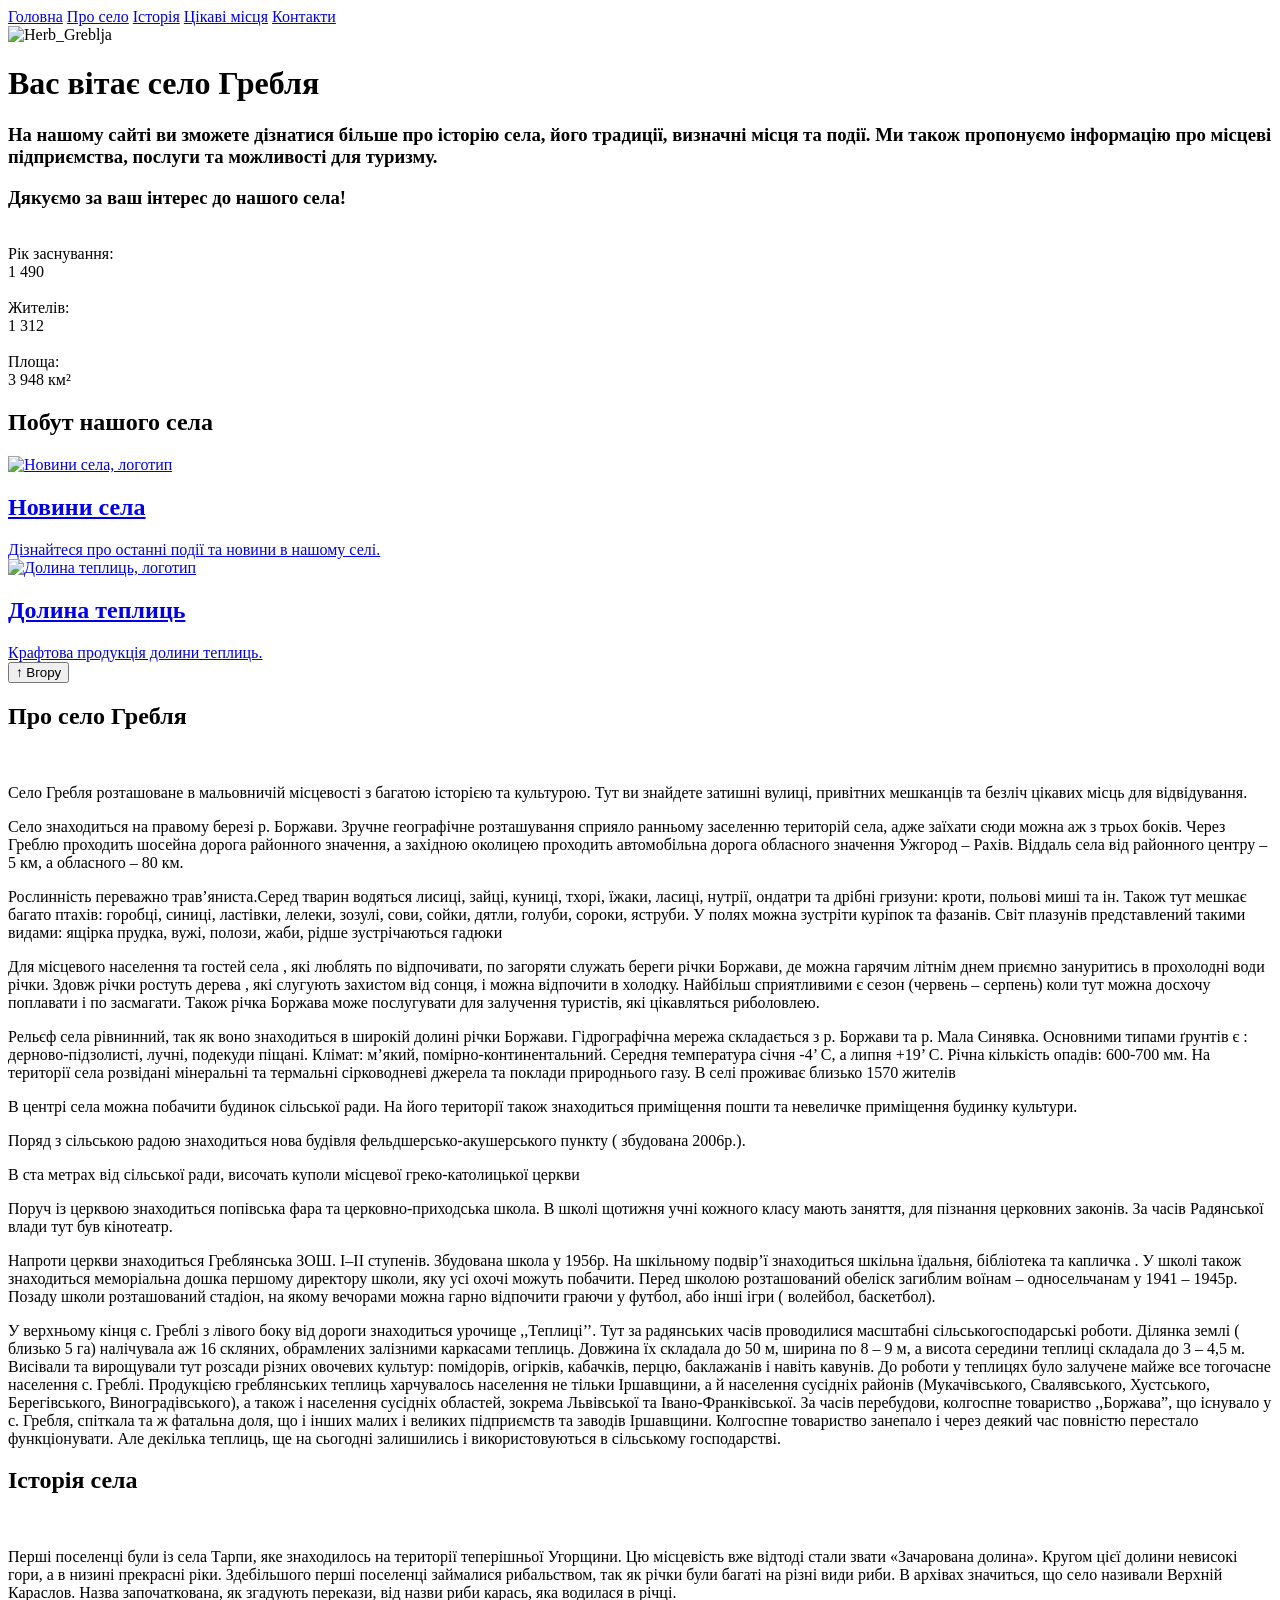
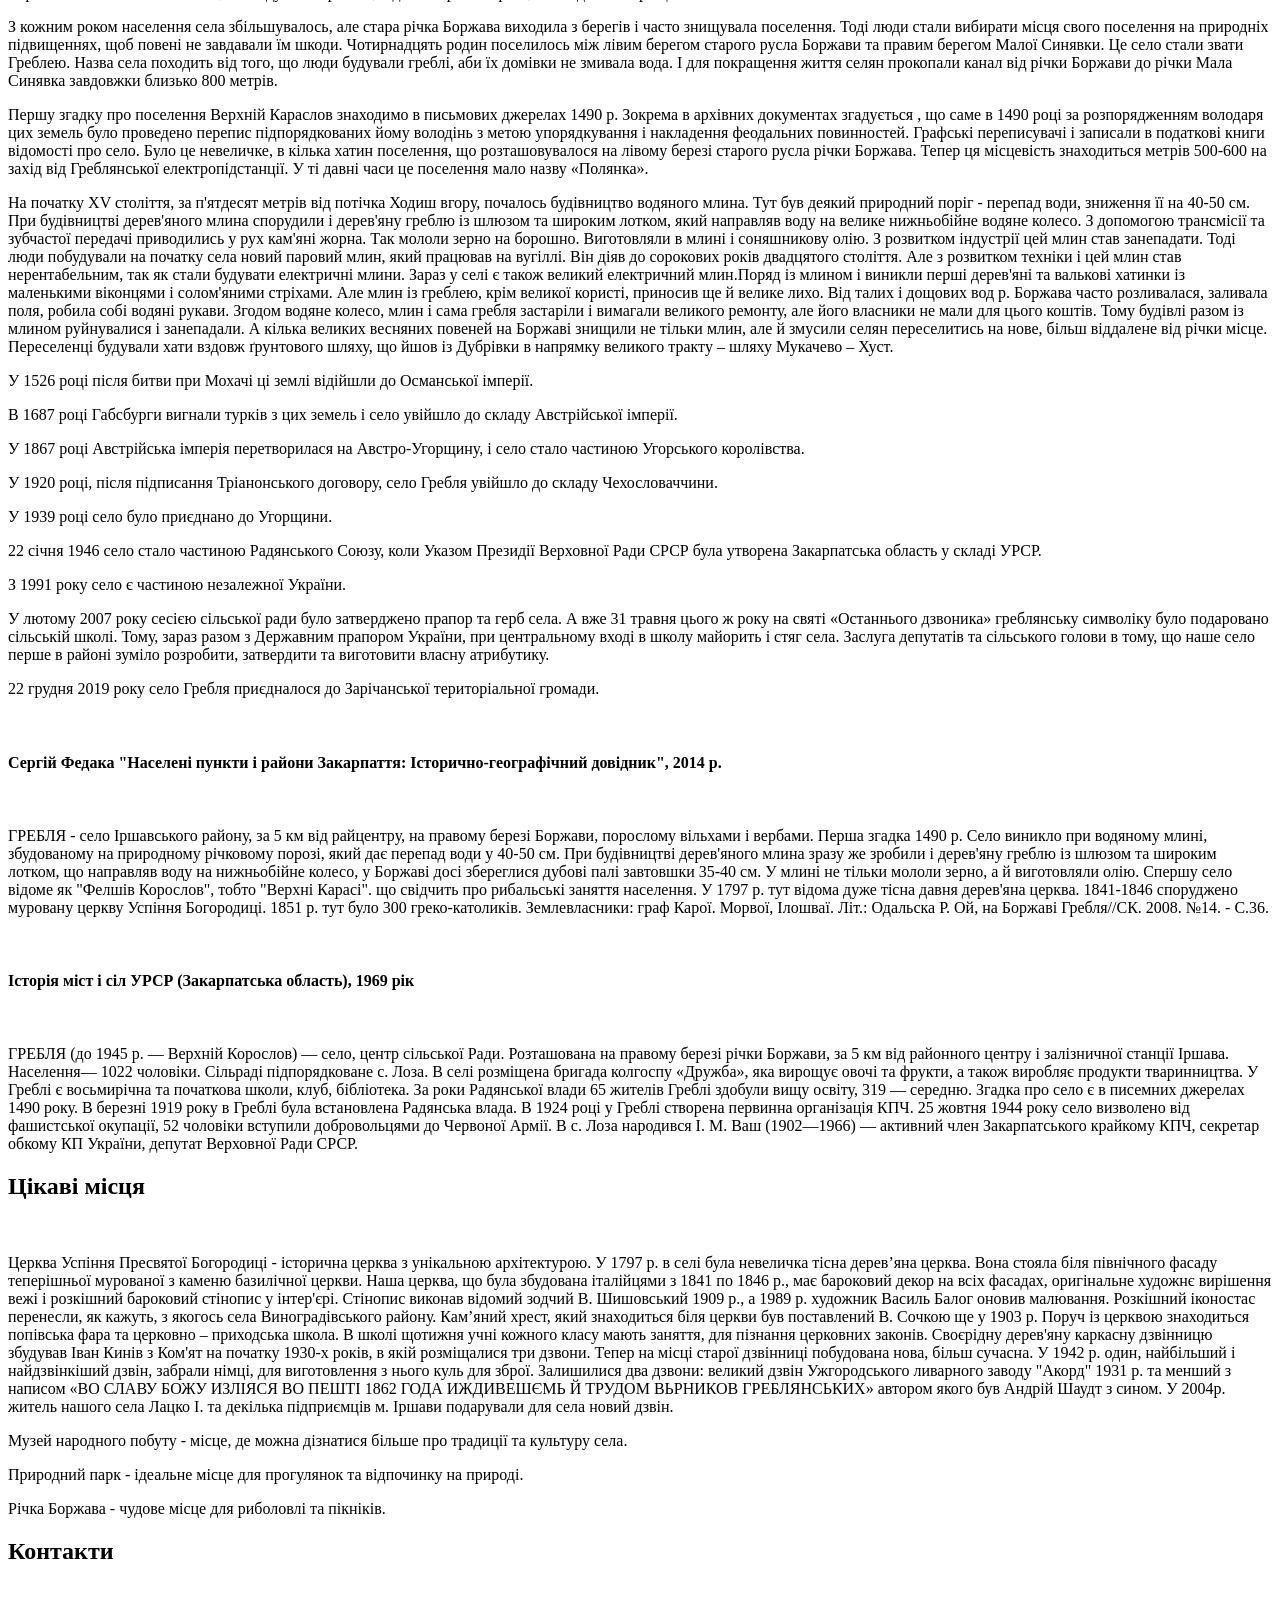
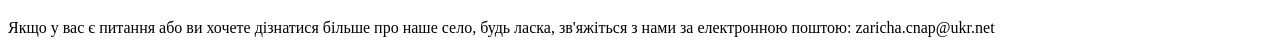
==== index.html @ 3a286961 "Change greeting message from 'Hello' to 'Goodbye'" ====
<!DOCTYPE html>
<html lang="ua">
<head>
    <meta charset="UTF-8">
    <meta name="viewport" content="width=device-width, initial-scale=1.0">
    <title>Сайт села Гребля</title>
    <link rel="stylesheet" href="style.css">
    <script src="main.js"></script>
</head>
<body>
    <header>
    <nav class="menu">
        <a href="#">Головна</a>
        <a href="#proselo">Про село</a>
        <a href="#Hystory">Історія</a>
        <a href="#Place">Цікаві місця</a>
        <a href="#Contacts">Контакти</a>
    </nav>
        <img src="img/Herb_Greblja.png" alt="Herb_Greblja">
        <h1>Вас вітає село Гребля</h1>
    </header>

<main>
    <section>
            <h3>На нашому сайті ви зможете дізнатися більше про історію села, його традиції, визначні місця та події. Ми також пропонуємо інформацію про місцеві підприємства, послуги та можливості для туризму.</h3>
            <h3>Дякуємо за ваш інтерес до нашого села!</h3>

        <div class="info">

            <div class="info-block">
                <div class="icon-style">
                    <img class="icons" src="icons/calendar4-event.svg" alt="">
                </div>
                    Рік заснування: <br> <span class="zaholovok">1 490</span>
            </div>

            <div class="info-block">
                <div class="icon-style">
                    <img class="icons" src="icons/people.svg" alt="">
                </div>
                    Жителів: <br> <span class="zaholovok">1 312</span>
            </div>

            <div class="info-block">
                <div class="icon-style">
                    <img class="icons" src="icons/map.svg" alt="">
                </div>
                    Площа: <br> <span class="zaholovok">3 948 км²</span>
            </div>

            <!-- <div class="info-block">
                <div class="icon-style">
                    <img class="icons" src="icons/map.svg" alt="">
                </div>
                    Новини: <br> <span class="zaholovok"> <a href="news.html">Читати новини</a> </span>
            </div> -->

        </div>     
    </section>

    <section id="cards-container">
           <h2>Побут нашого села</h2>

        <div class="info">

            <a href="news.html" class="card-link">
                <div class="card">
                    <div class="card-image">
                        <img src="img/news.png" alt="Новини села, логотип">
                    </div>
                    <div class="card-content">
                        <h2>Новини села</h2>
                        Дізнайтеся про останні події та новини в нашому селі.
                    </div>
                </div>
            </a>

            <a href="news.html" class="card-link">
                <div class="card">
                    <div class="card-image">
                        <img src="img/dolyna_teplyts.jpg" alt="Долина теплиць, логотип">
                    </div>
                    <div class="card-content">
                        <h2>Долина теплиць</h2>
                        Крафтова продукція долини теплиць.
                    </div>
                </div>
            </a>

        </div>     
    </section>

 <button id="btnUp" onclick="window.scrollTo({top: 0, behavior: 'smooth'})">↑ Вгору</button>


    <div id="proselo">
    <h2>Про село Гребля</h2> <br>
        <p>Село Гребля розташоване в мальовничій місцевості з багатою історією та культурою. Тут ви знайдете затишні вулиці, привітних мешканців та безліч цікавих місць для відвідування.</p>
        <p>Село знаходиться на правому березі р. Боржави. Зручне географічне розташування сприяло ранньому  заселенню територій села, адже заїхати сюди можна аж з трьох боків. Через Греблю проходить шосейна дорога районного значення, а західною околицею проходить автомобільна дорога обласного значення  Ужгород – Рахів. Віддаль села від районного центру –  5 км, а обласного  –  80 км.</p>
        <p>Рослинність переважно трав’яниста.Серед тварин водяться лисиці, зайці, куниці, тхорі, їжаки, ласиці, нутрії, ондатри та дрібні гризуни: кроти, польові миші та ін. Також тут мешкає багато птахів:  горобці, синиці, ластівки, лелеки, зозулі, сови, сойки, дятли, голуби, сороки, яструби. У полях можна зустріти куріпок та фазанів. Світ плазунів представлений такими видами: ящірка прудка, вужі, полози, жаби, рідше зустрічаються гадюки</p>
        <p>Для місцевого населення та гостей села , які люблять по відпочивати, по загоряти служать береги річки Боржави, де можна гарячим літнім днем приємно зануритись в прохолодні води річки. Здовж річки ростуть дерева , які слугують захистом від сонця, і можна відпочити в холодку. Найбільш сприятливими є сезон (червень – серпень) коли тут можна досхочу поплавати і по засмагати. Також річка Боржава може послугувати для залучення туристів, які цікавляться риболовлею. </p>
        <p>Рельєф села рівнинний, так як воно знаходиться в широкій долині річки Боржави. Гідрографічна мережа складається з р. Боржави та р. Мала Синявка. Основними типами ґрунтів є : дерново-підзолисті, лучні, подекуди піщані.
            Клімат: м’який, помірно-континентальний.
            Середня температура січня   -4’ С,  а липня   +19’ С.
            Річна кількість опадів: 600-700 мм.
            На території села розвідані мінеральні та термальні сірководневі джерела та поклади природнього газу.
            В селі проживає близько 1570 жителів</p>
            <p> В центрі села можна побачити будинок сільської ради. На його території також знаходиться приміщення пошти та невеличке приміщення будинку культури.</p>
            <p>Поряд з сільською радою знаходиться нова будівля фельдшерсько-акушерського пункту ( збудована  2006р.).</p>
            <p> В ста метрах від сільської ради, височать куполи місцевої греко-католицької церкви</p>
            <p> Поруч із церквою знаходиться попівська фара та церковно-приходська школа. В школі щотижня учні кожного класу мають заняття, для пізнання церковних законів. За часів Радянської влади тут був кінотеатр.</p>
            <p>Напроти церкви знаходиться Греблянська ЗОШ. І–ІІ ступенів. Збудована школа у 1956р. На шкільному подвір’ї знаходиться шкільна їдальня, бібліотека та капличка . У школі також знаходиться  меморіальна дошка першому директору школи, яку усі охочі можуть побачити. Перед школою розташований обеліск загиблим воїнам – односельчанам у 1941 – 1945р. Позаду школи розташований стадіон, на якому вечорами можна гарно відпочити граючи у футбол, або інші ігри ( волейбол, баскетбол). </p>
            <p>У верхньому кінця с. Греблі з лівого боку від дороги знаходиться урочище ,,Теплиці’’. Тут за радянських часів проводилися масштабні сільськогосподарські роботи. Ділянка землі ( близько 5 га) налічувала аж 16 скляних, обрамлених залізними каркасами теплиць. Довжина їх складала до 50 м, ширина по  8 – 9 м, а висота середини теплиці складала до 3 – 4,5 м. Висівали та вирощували тут розсади різних овочевих культур: помідорів, огірків, кабачків, перцю, баклажанів і навіть кавунів. До роботи у теплицях було залучене майже все тогочасне населення с. Греблі. Продукцією  греблянських  теплиць харчувалось населення не тільки Іршавщини, а й населення сусідніх районів  (Мукачівського, Свалявського, Хустського, Берегівського, Виноградівського), а також і населення сусідніх областей, зокрема Львівської та Івано-Франківської.  За часів перебудови, колгоспне товариство ,,Боржава”, що існувало у с. Гребля, спіткала та ж фатальна доля, що і інших малих і великих підприємств та заводів Іршавщини. Колгоспне товариство занепало і через деякий час повністю перестало функціонувати. Але декілька теплиць, ще на сьогодні залишились і використовуються в сільському господарстві.</p>
    </div>

        <div id="Hystory">
        <h2>Історія села</h2> <br>
            <p>Перші поселенці були із села Тарпи, яке знаходилось на території теперішньої Угорщини. Цю місцевість вже відтоді стали звати «Зачарована долина». Кругом цієї долини невисокі гори, а в низині прекрасні ріки. Здебільшого перші поселенці займалися рибальством, так як річки були багаті на різні види риби. В архівах значиться, що село називали Верхній Караслов.  Назва започаткована, як згадують перекази, від назви риби карась, яка водилася в річці.</p>
            <p>З кожним роком населення села збільшувалось, але стара річка Боржава виходила з берегів і часто знищувала поселення. Тоді люди стали вибирати місця свого поселення на  природніх підвищеннях, щоб повені не завдавали їм шкоди. Чотирнадцять родин поселилось між лівим берегом старого русла Боржави та правим берегом Малої Синявки. Це село стали звати Греблею. Назва села походить від того, що люди будували греблі, аби їх домівки не змивала вода. І для покращення життя селян прокопали канал від річки Боржави  до річки Мала Синявка завдовжки близько 800 метрів.</p>
            <p>Першу згадку про поселення Верхній Караслов знаходимо в письмових джерелах 1490 р. Зокрема в архівних документах згадується , що саме в 1490 році за розпорядженням володаря цих земель було проведено перепис підпорядкованих йому володінь з метою упорядкування і накладення феодальних повинностей. Графські переписувачі і записали в податкові книги відомості про село. Було це невеличке, в кілька хатин поселення, що розташовувалося на лівому березі старого русла річки Боржава. Тепер ця місцевість знаходиться метрів 500-600 на захід від Греблянської електропідстанції. У ті давні часи це поселення мало назву «Полянка».</p>
            <p> На початку XV сто­ліття, за п'ятдесят метрів від потічка Ходиш вгору, почалось будівництво водяного млина. Тут був деякий природний поріг - перепад води, зниження її на 40-50 см.
            При будівництві дерев'яного млина спорудили і дерев'яну греблю із шлюзом та широким лотком, який направляв воду на велике нижньобійне водяне колесо. З допомогою трансмісії та зубчастої передачі приводились у рух кам'яні жорна. Так моло­ли зерно на борошно. Виготовляли в млині і соняшникову олію.
            З розвитком індустрії цей млин став занепадати. Тоді люди побудували на початку села новий паровий млин, який працював на вугіллі. Він діяв до сорокових років двадцятого століття. Але з розвитком техніки і цей млин став нерентабельним, так як стали будувати електричні млини. Зараз у селі є також великий електричний млин.Поряд із млином і виникли перші дерев'яні та валькові хатинки із маленькими віконцями і солом'яними стріхами. Але млин із греблею, крім великої користі, приносив ще й велике лихо. Від талих і дощових вод  р. Боржава часто розливалася, за­ливала поля, робила собі водяні рукави. Згодом водяне колесо, млин і сама гребля застаріли і вимагали великого ремонту, але його власники не мали для цього коштів. Тому будівлі разом із млином руйнувалися і занепада­ли. А кілька великих весняних повеней на Боржаві знищили не тільки млин, але й змусили селян переселитись на нове, більш віддалене від річки місце.
            Переселенці будували хати вздовж ґрунтового шляху, що йшов із Дубрівки в напрямку великого тракту – шляху Мукачево – Хуст.
            <p>У 1526 році після битви при Мохачі ці землі відійшли до Османської імперії.</p>
            <p>В 1687 році Габсбурги вигнали турків з цих земель і село увійшло до складу Австрійської імперії.</p> 
            <p>У 1867 році Австрійська імперія перетворилася на Австро-Угорщину, і село стало частиною Угорського королівства.</p>
            <p>У 1920 році, після підписання Тріанонського договору, село Гребля увійшло до складу Чехословаччини. </p>
            <p>У 1939 році село було приєднано до Угорщини.</p>
            <p>22 січня 1946 село стало частиною Радянського Союзу, коли Указом Президії Верховної Ради СРСР була утворена Закарпатська область у складі УРСР.</p>
            <p>З 1991 року село є частиною незалежної України.</p> 
            <p>У лютому 2007 року сесією сільської ради було затверджено прапор та герб села. А вже 31 травня цього ж року на святі «Останнього дзвоника» греблянську символіку було подаровано сільській школі. Тому, зараз разом з Державним прапором України, при центральному вході в школу майорить і стяг села. Заслуга депутатів та сільського голови в тому, що наше село перше в районі зуміло розробити, затвердити та виготовити власну атрибутику.</p>
            <p>22 грудня 2019 року село Гребля приєдналося до Зарічанської територіальної громади.</p> <br>
        <h4>Сергій Федака "Населені пункти і райони Закарпаття: Історично-географічний довідник", 2014 р.</h4> <br>
            <p>ГРЕБЛЯ - село Іршавського району, за 5 км від райцентру, на правому березі Боржави, порослому вільхами і вербами. Перша згадка 1490 р. Село виникло при водяному млині, збудованому на природному річковому порозі, який дає перепад води у 40-50 см. При будівництві дерев'яного млина зразу же зробили і дерев'яну греблю із шлюзом та широким лотком, що направляв воду на нижньобійне колесо, у Боржаві досі збереглися дубові палі завтовшки 35-40 см. У млині не тільки мололи зерно, а й виготовляли олію. Спершу село відоме як "Фелшів Корослов", тобто "Верхні Карасі". що свідчить про рибальські заняття населення. У 1797 р. тут відома дуже тісна давня дерев'яна церква. 1841-1846 споруджено муровану церкву Успіння Богородиці. 1851 р. тут було 300 греко-католиків. Землевласники: граф Карої. Морвої, Ілошваї. Літ.: Одальска Р. Ой, на Боржаві Гребля//СК. 2008. №14. - С.36.</p> <br>
        <h4>Історія міст і сіл УРСР (Закарпатська область), 1969 рік</h4> <br>
            <p>ГРЕБЛЯ (до 1945 р. — Верхній Корослов) — село, центр сільської Ради. Розташована на правому березі річки Боржави, за 5 км від районного центру і залізничної станції Іршава. Населення— 1022 чоловіки. Сільраді підпорядковане с. Лоза. В селі розміщена бригада колгоспу «Дружба», яка вирощує овочі та фрукти, а також виробляє продукти тваринництва. У Греблі є восьмирічна та початкова школи, клуб, бібліотека. За роки Радянської влади 65 жителів Греблі здобули вищу освіту, 319 — середню. Згадка про село є в писемних джерелах 1490 року. В березні 1919 року в Греблі була встановлена Радянська влада. В 1924 році у Греблі створена первинна організація КПЧ. 25 жовтня 1944 року село визволено від фашистської окупації, 52 чоловіки вступили добровольцями до Червоної Армії. В с. Лоза народився І. М. Ваш (1902—1966) — активний член Закарпатського крайкому КПЧ, секретар обкому КП України, депутат Верховної Ради СРСР.</p>
        </div>

        <div id="Place">
        <h2>Цікаві місця</h2> <br>
            <p>Церква Успіння Пресвятої Богородиці - історична церква з унікальною архітектурою.
            У 1797 р. в селі була невеличка тісна дерев’яна  церква. Вона стояла біля північного фасаду теперішньої мурованої з каменю базилічної церкви. Наша церква, що була збудована італійцями з 1841 по 1846 р., має бароковий декор на всіх фасадах, оригінальне художнє вирішення вежі і розкішний бароковий стінопис у інтер'єрі. Стінопис виконав відомий зодчий  В. Шишовський 1909 р., а 1989 р. художник Василь Балог оновив малювання. Розкішний іконостас перенесли, як кажуть, з якогось села  Виноградівського району.
            Кам’яний хрест, який знаходиться біля церкви був поставлений В. Сочкою ще у   1903 р.
            Поруч із церквою знаходиться попівська фара та церковно – приходська школа. В школі щотижня учні кожного класу мають заняття, для пізнання церковних законів.
            Своєрідну дерев'яну каркасну дзвінницю збудував Іван Кинів з Ком'ят на початку 1930-х років, в якій розміщалися три дзвони. Тепер на місці старої дзвінниці побудована нова, більш сучасна.
            У 1942 р. один, найбільший і найдзвінкіший дзвін, забрали німці, для виготовлення з нього куль для зброї. Залишилися два дзвони: великий дзвін Ужгородського ливарного заводу "Акорд"  1931 р. та менший з написом «ВО СЛАВУ БОЖУ ИЗЛІЯСЯ ВО ПЕШТІ 1862 ГОДА ИЖДИВЕШЄМЬ Й ТРУДОМ ВЬРНИКОВ ГРЕБЛЯНСЬКИХ» автором якого був Андрій Шаудт з сином.
            У 2004р. житель нашого села Лацко І. та декілька підприємців м. Іршави подарували для села новий дзвін.</p>
            <p>Музей народного побуту - місце, де можна дізнатися більше про традиції та культуру села.</p>
            <p>Природний парк - ідеальне місце для прогулянок та відпочинку на природі.</p>
            <p>Річка Боржава - чудове місце для риболовлі та пікніків.</p>
        </div>
    </main>
        
    <footer>
        <div id="Contacts">
            <h2>Контакти</h2> <br>
            <p>Якщо у вас є питання або ви хочете дізнатися більше про наше село, будь ласка, зв'яжіться з нами за електронною поштою: zaricha.cnap@ukr.net</p>
        </div>
        <!-- <div class="elem">Текст для навчання джаваскрипт</div>
        <div class="elem">Текст для навчання джаваскрипт</div>
        <div class="elem">Текст для навчання джаваскрипт</div>
        <div class="elem">Текст для навчання джаваскрипт</div>
        <script src="main.js"></script> -->
    </footer>
        
</body>
</html>
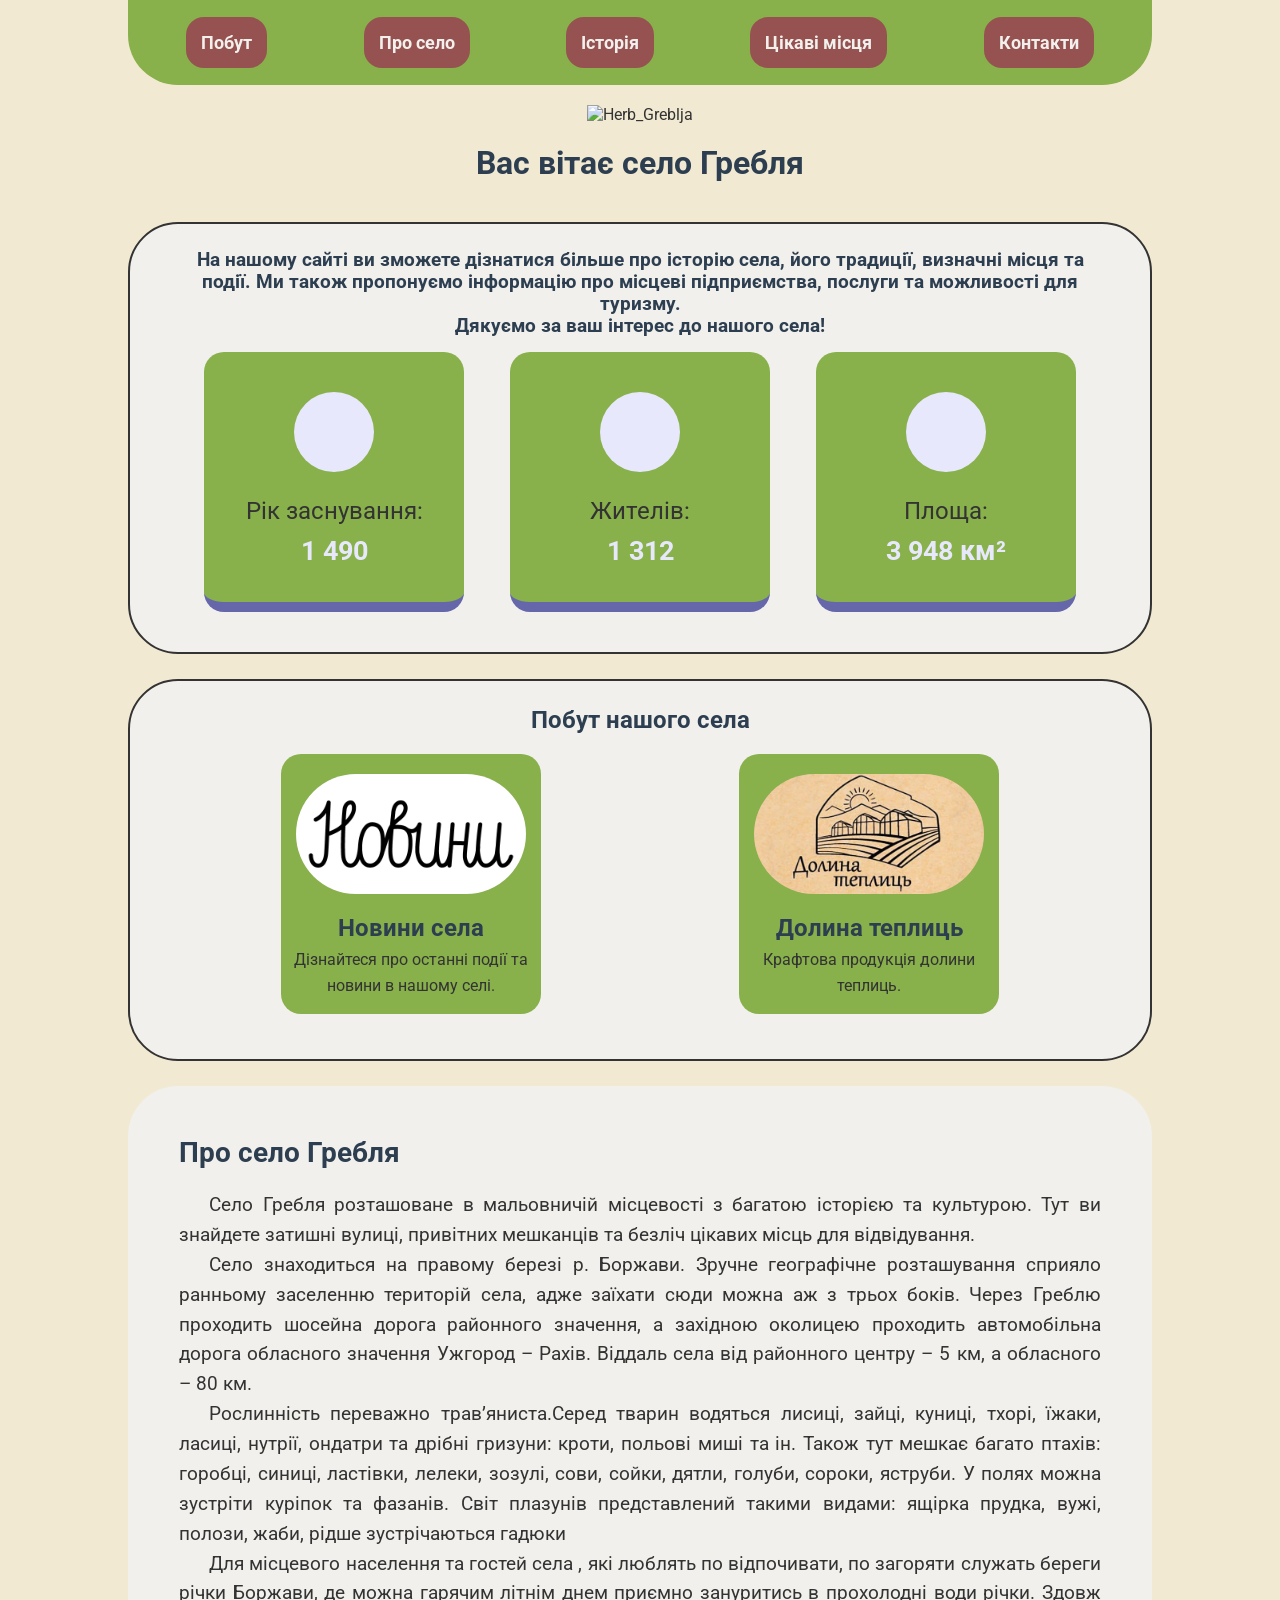
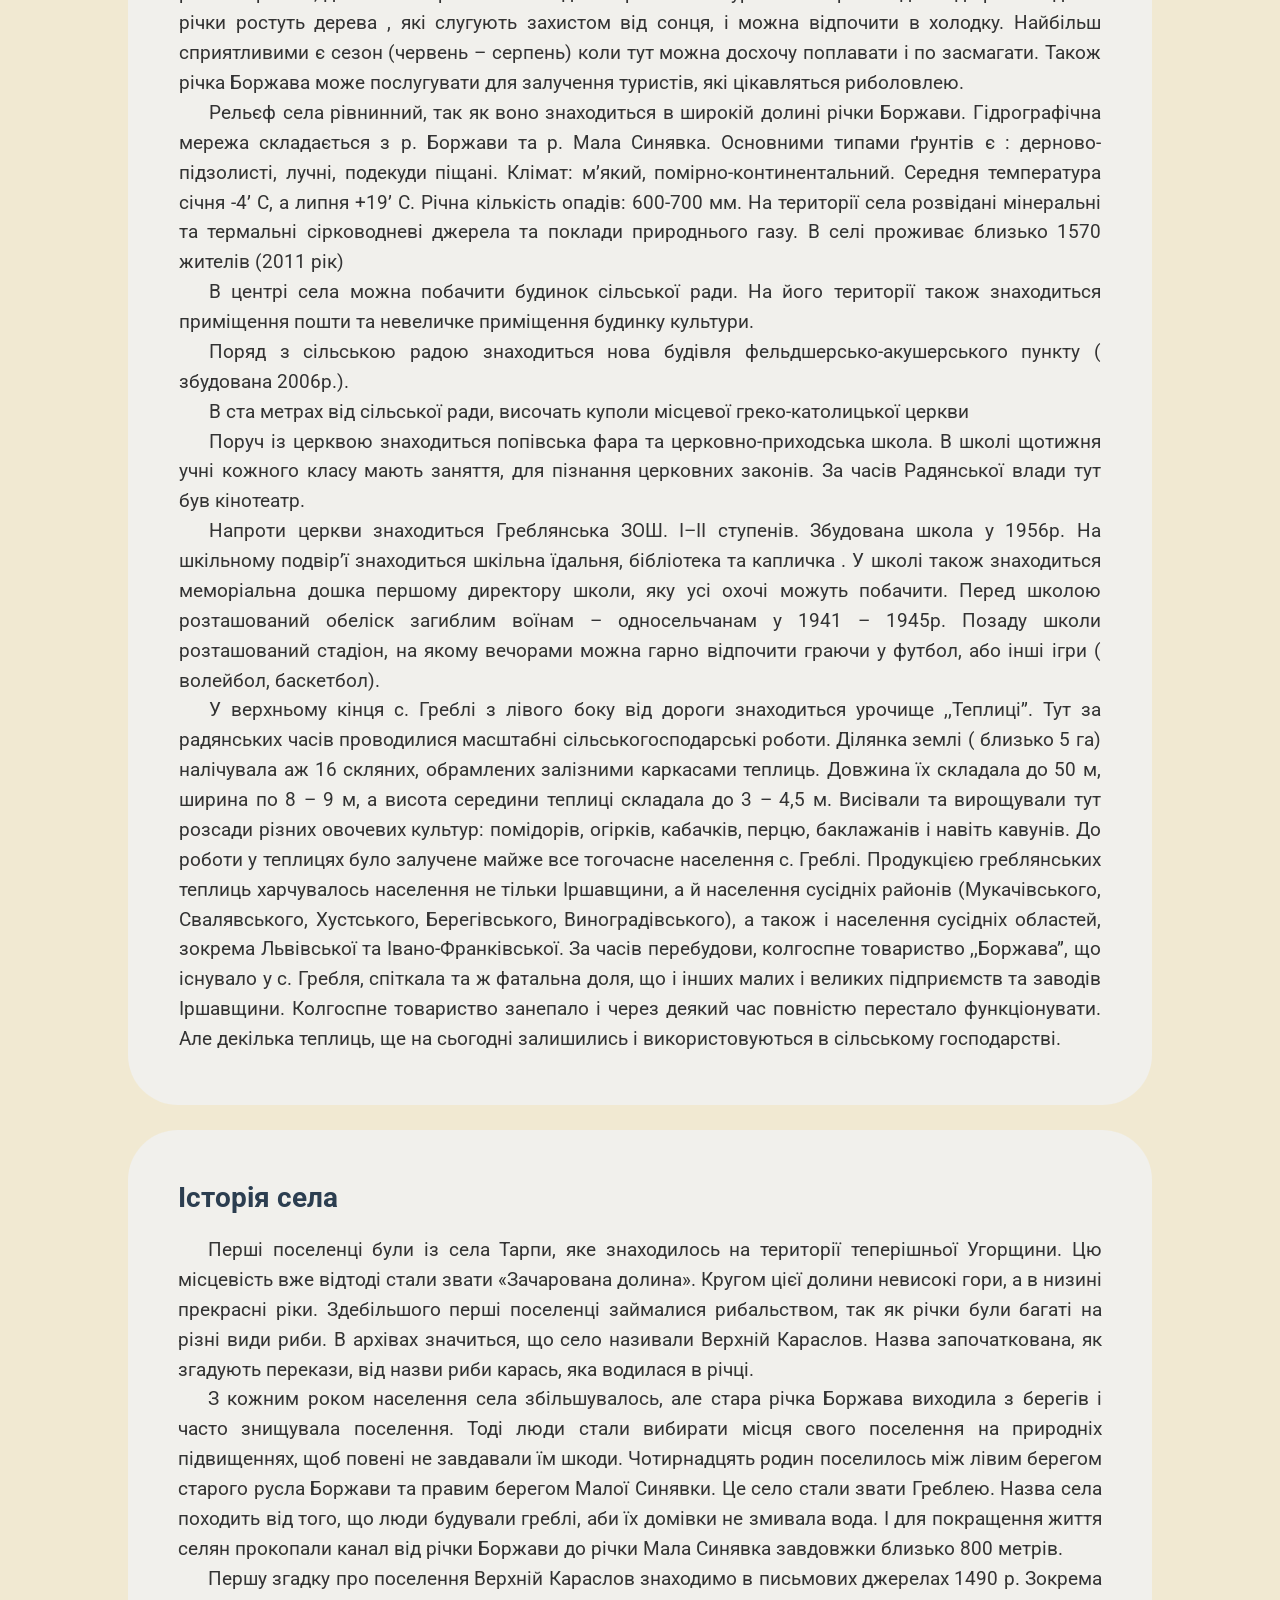
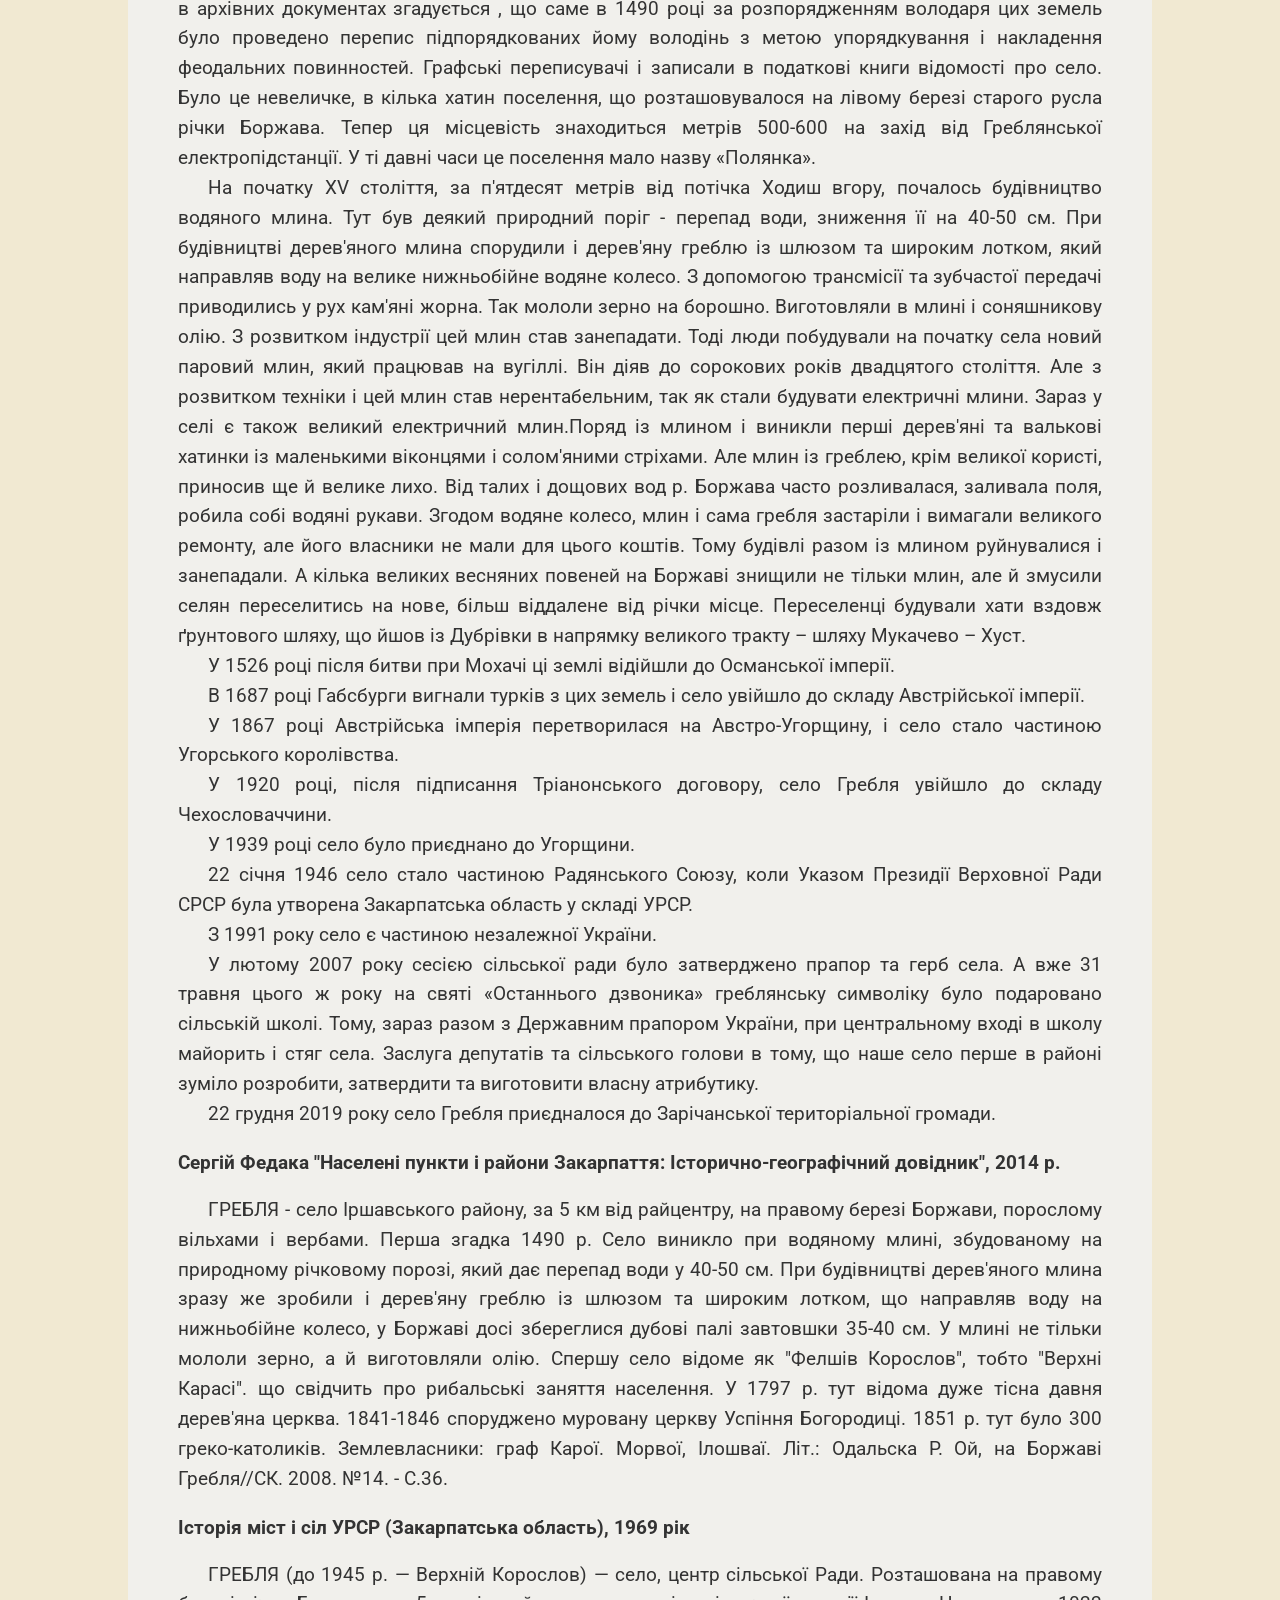
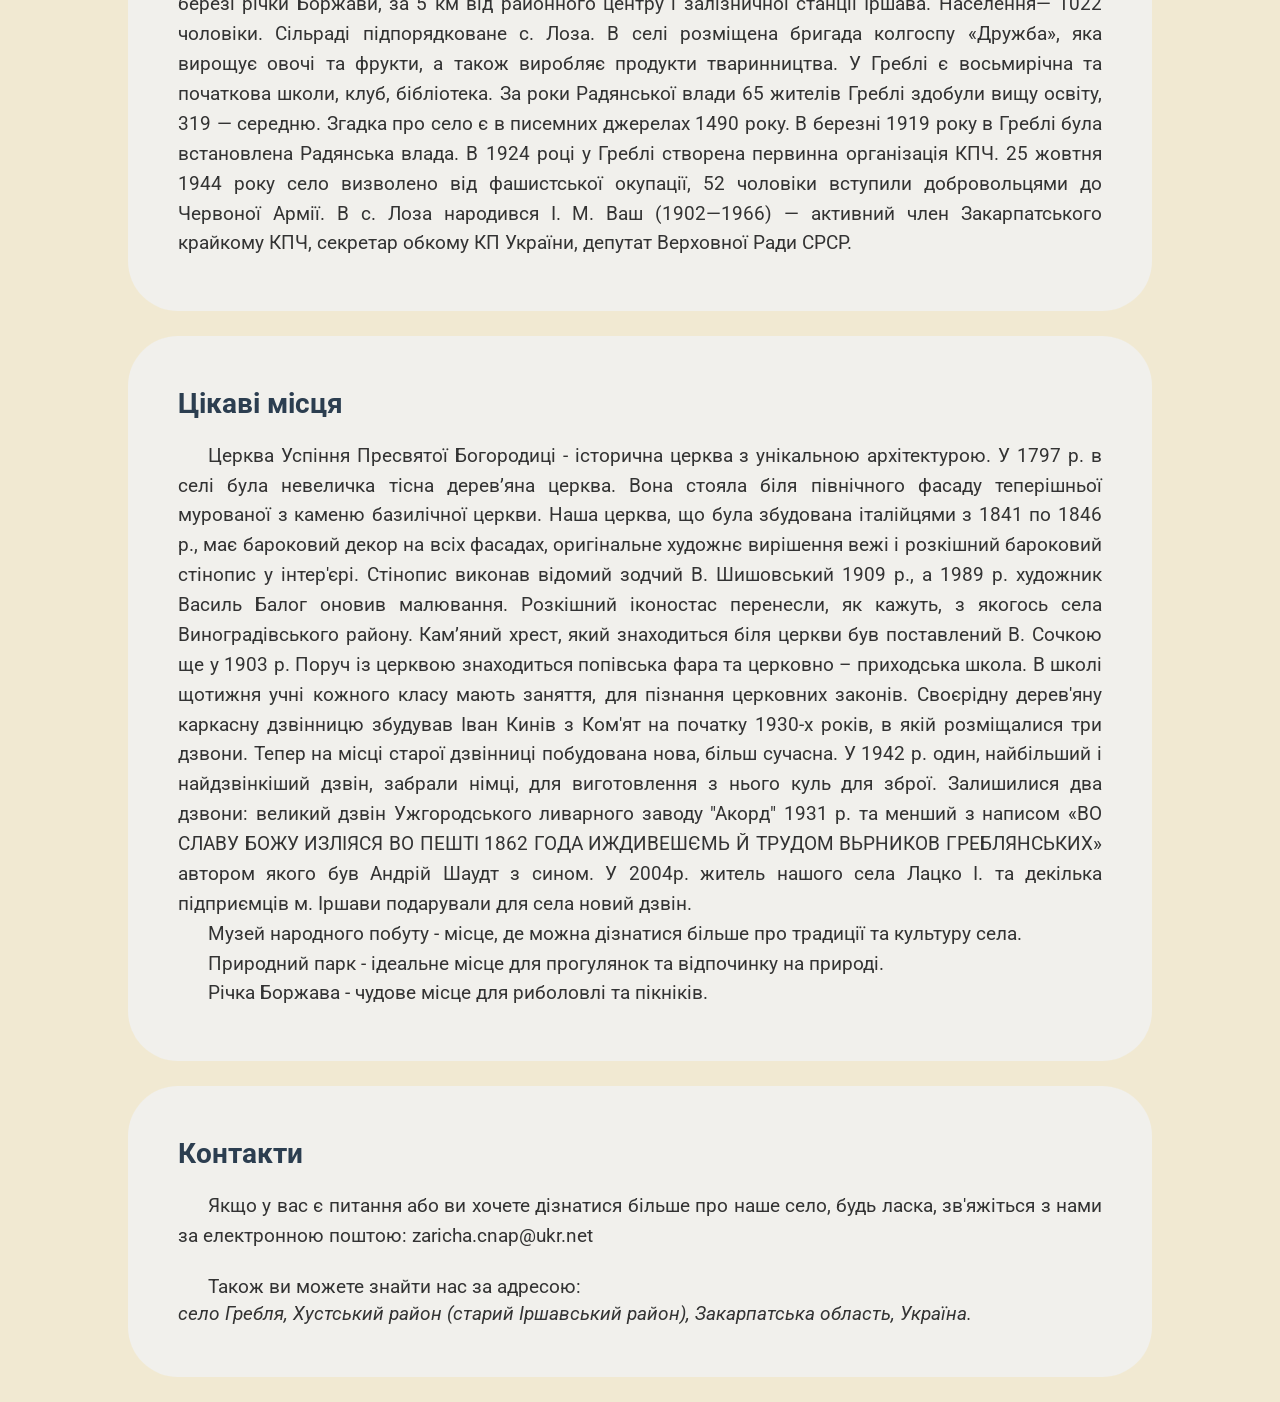
==== commit 45108932: "Update print statement from 'Hello' to 'Goodbye'" ====
--- a/index.html
+++ b/index.html
@@ -5,18 +5,19 @@
     <meta name="viewport" content="width=device-width, initial-scale=1.0">
     <title>Сайт села Гребля</title>
     <link rel="stylesheet" href="style.css">
+    <link rel="shortcut icon" href="img/favicon.svg" type="icon">
     <script src="main.js"></script>
 </head>
 <body>
     <header>
     <nav class="menu">
-        <a href="#">Головна</a>
+        <a href="#cards-container">Побут</a>
         <a href="#proselo">Про село</a>
         <a href="#Hystory">Історія</a>
         <a href="#Place">Цікаві місця</a>
         <a href="#Contacts">Контакти</a>
     </nav>
-        <img src="img/Herb_Greblja.png" alt="Herb_Greblja">
+        <img class="herb" src="img/Herb_Greblja.png" alt="Herb_Greblja">
         <h1>Вас вітає село Гребля</h1>
     </header>
 
@@ -92,7 +93,6 @@
 
  <button id="btnUp" onclick="window.scrollTo({top: 0, behavior: 'smooth'})">↑ Вгору</button>
 
-
     <div id="proselo">
     <h2>Про село Гребля</h2> <br>
         <p>Село Гребля розташоване в мальовничій місцевості з багатою історією та культурою. Тут ви знайдете затишні вулиці, привітних мешканців та безліч цікавих місць для відвідування.</p>
@@ -104,7 +104,7 @@
             Середня температура січня   -4’ С,  а липня   +19’ С.
             Річна кількість опадів: 600-700 мм.
             На території села розвідані мінеральні та термальні сірководневі джерела та поклади природнього газу.
-            В селі проживає близько 1570 жителів</p>
+            В селі проживає близько 1570 жителів (2011 рік) </p>
             <p> В центрі села можна побачити будинок сільської ради. На його території також знаходиться приміщення пошти та невеличке приміщення будинку культури.</p>
             <p>Поряд з сільською радою знаходиться нова будівля фельдшерсько-акушерського пункту ( збудована  2006р.).</p>
             <p> В ста метрах від сільської ради, височать куполи місцевої греко-католицької церкви</p>
@@ -155,7 +155,8 @@
     <footer>
         <div id="Contacts">
             <h2>Контакти</h2> <br>
-            <p>Якщо у вас є питання або ви хочете дізнатися більше про наше село, будь ласка, зв'яжіться з нами за електронною поштою: zaricha.cnap@ukr.net</p>
+            <p>Якщо у вас є питання або ви хочете дізнатися більше про наше село, будь ласка, зв'яжіться з нами за електронною поштою: zaricha.cnap@ukr.net</p> <br> 
+            <p>Також ви можете знайти нас за адресою: <address>село Гребля, Хустський район (старий Іршавський район), Закарпатська область, Україна.</address></p>
         </div>
         <!-- <div class="elem">Текст для навчання джаваскрипт</div>
         <div class="elem">Текст для навчання джаваскрипт</div>
--- a/style.css
+++ b/style.css
@@ -0,0 +1,269 @@
+/* style.css */
+@import url('https://fonts.googleapis.com/css2?family=Roboto:wght@400;700&display=swap');
+ 
+* {
+    margin: 0px;
+    box-sizing: border-box
+}
+       
+    body {
+            max-width: 1024px;
+            font-family: Roboto, Arial, sans-serif;
+            margin: 0px auto;
+            background-color: #F1E9D2;
+            color: #333;
+            padding: 0px;
+        }
+    h1, h2, h3
+        {
+            color: #2c3e50;
+        }
+
+    p   
+        {
+            line-height: 1.6;
+            text-indent: 30px;
+        }
+
+/* Початок футера */
+
+        header {
+            width: 100%;
+            text-align: center;
+            margin-bottom: 40px;
+            /* border: #333 solid 2px; */
+        }
+
+        .menu {
+            display: flex;
+            justify-content: space-around;
+            flex-wrap: wrap;
+            padding: 10px;
+            background-color: rgb(136, 176, 75);
+            width: 100%;
+            border-radius: 0px 0px 50px 50px;
+        }
+        .menu a {
+            text-decoration: none;
+            color: rgb(241, 240, 236);
+            border: rgb(136, 176, 75) solid 2px;
+            background-color: rgb(149, 82, 81);
+            border-radius: 20px;
+            font-weight: bold;
+            font-size: 18px;
+            padding: 15px 15px;
+            margin: 5px;
+        }
+        .menu a:hover {
+            color: rgb(241, 240, 236);
+            background-color: rgb(102, 103, 171);
+            border: rgb(241, 240, 236) solid 2px;
+            padding: 15px 15px;
+            border-radius: 20px;
+        }
+
+        .herb
+        {
+            /* display: block; */
+            width: 260px;
+            margin: 20px;
+            /* border: #333 solid 2px; */
+        }
+
+/* Кінець футера */
+
+/* Початок секцій */
+
+/* Інфографіка */
+
+section
+    {
+        border: #333 solid 2px;
+        background-color: rgb(241, 240, 236);
+        border-radius: 50px;
+        margin: 25px 0;
+        padding: 25px 5%;
+        text-align: center;
+    }
+    .info
+        {
+            display: flex;
+            justify-content: space-around;
+            flex-wrap: wrap;
+            /* margin-top: 20px; */
+            /* border: #333 solid 2px; */
+        } 
+        .icon-style
+        {
+            display: flex;
+            justify-content: center;
+            align-items: center;
+            width: 80px;
+            height: 80px;
+            background-color: rgb(232, 232, 252);
+            border-radius: 50px;
+            margin: 25px;
+        }
+        .icons
+        {
+            width: 50px;
+        }
+
+        .zaholovok
+        {
+            font-size: 20pt;
+            font-weight: bold;
+            color: rgb(232, 232, 252);
+            margin-top: 10px;
+        }
+
+    .info-block
+        {
+            /* border: #333 solid 2px; */
+            display: flex;
+            flex-direction: column;
+            align-items: center;
+            width: 260px;
+            height: 260px;
+            margin: 15px;
+            border-bottom: rgb(102, 103, 171) solid 10px;
+            background-color: rgb(136, 176, 75);
+            /* color: rgb(241, 240, 236); */
+            border-radius: 20px;
+            padding: 15px 25px;
+            font-size: 18pt;
+            /* font-weight: bold; */
+            /* text-align: center; */
+        }
+        
+/* Кінець інфографіки */
+
+/* Кнопка "вгору" */
+
+/* Плавна прокрутка для всієї сторінки (працює навіть без JS) */
+    html {
+            scroll-behavior: smooth;
+        }
+
+    #btnUp {
+         /* border: orangered solid 2px; */
+         position: fixed;
+         bottom: 20px;
+         right: 20px;
+         width: 110px;
+         height: 35px;
+         border-radius: 25px;
+         background: rgb(136, 176, 75);
+         color: white;
+         border: none;
+         cursor: pointer;
+         display: none; /* Спочатку ховаємо */
+         font-size: 18px;
+         font-weight: bold;
+         box-shadow: 0 4px 10px rgba(0,0,0,0.2);
+         z-index: 1000;
+       }
+
+/* Кінець коду кнопки "вгору" */
+
+/* Картки */
+
+    .card-link 
+        {
+            text-decoration: none; /* Прибираємо підкреслення тексту */
+            color: inherit;        /* Колір тексту як у батьківського елемента */
+            display: inline-block; /* Щоб посилання облягало картку */
+        }
+
+    .card 
+        {
+            width: 260px;
+            height: 260px;
+            padding: 10px;
+            margin: 20px;
+            /* border: 1px solid #ddd; */
+            border-radius: 20px;
+            background-color: rgb(136, 176, 75);
+  
+            /* Плавність появи тіні */
+            transition: box-shadow 0.3s ease, transform 0.3s ease;
+        }
+
+        /* Контейнер для фото */
+    .card-image 
+        {
+            width: 230px;
+            height: 50%;
+            overflow: hidden;
+            border-radius: 65px;
+            margin: 10px auto; /* Центруємо контейнер */
+        }
+
+    .card-image img 
+        {
+            width: 100%;
+            height: 100%;
+            object-fit: cover; /* Фото заповнює область без спотворення */
+            transition: transform 0.5s ease;
+        }
+
+    .card-content 
+        {
+            margin-top: 15px;
+            text-align: center;
+            line-height: 1.6;
+        }
+        
+    .card:hover 
+        {
+            /* Параметри тіні: зміщення X, зміщення Y, розмиття, колір */
+            box-shadow: 0 10px 30px rgba(0, 0, 0, 0.30);
+            
+            /* Додатково: легке підняття картки вгору */
+            transform: translateY(-5px);
+        }
+/* Кінець карток */
+
+    #proselo
+        {
+            display: block;
+            background-color: rgb(241, 240, 236);
+            padding: 50px 5%;
+            margin: 25px 0;
+            border-radius: 50px;
+            font-size: 14pt;
+            text-align: justify;
+        }
+
+    #Hystory
+        {
+            display: block;
+            background-color: rgb(241, 240, 236);
+            padding: 5% 50px;
+            margin: 25px 0;
+            border-radius: 50px;
+            font-size: 14pt;
+            text-align: justify;
+        }
+
+    #Place
+        {
+            display: block;
+            background-color: rgb(241, 240, 236);
+            padding: 5% 50px;
+            margin: 25px 0;
+            border-radius: 50px;
+            font-size: 14pt;
+            text-align: justify;
+        }
+
+    #Contacts
+        {
+            display: block;
+            background-color: rgb(241, 240, 236);
+            padding: 5% 50px;
+            margin: 25px 0;
+            border-radius: 50px;
+            font-size: 14pt;
+            text-align: justify;
+        }
